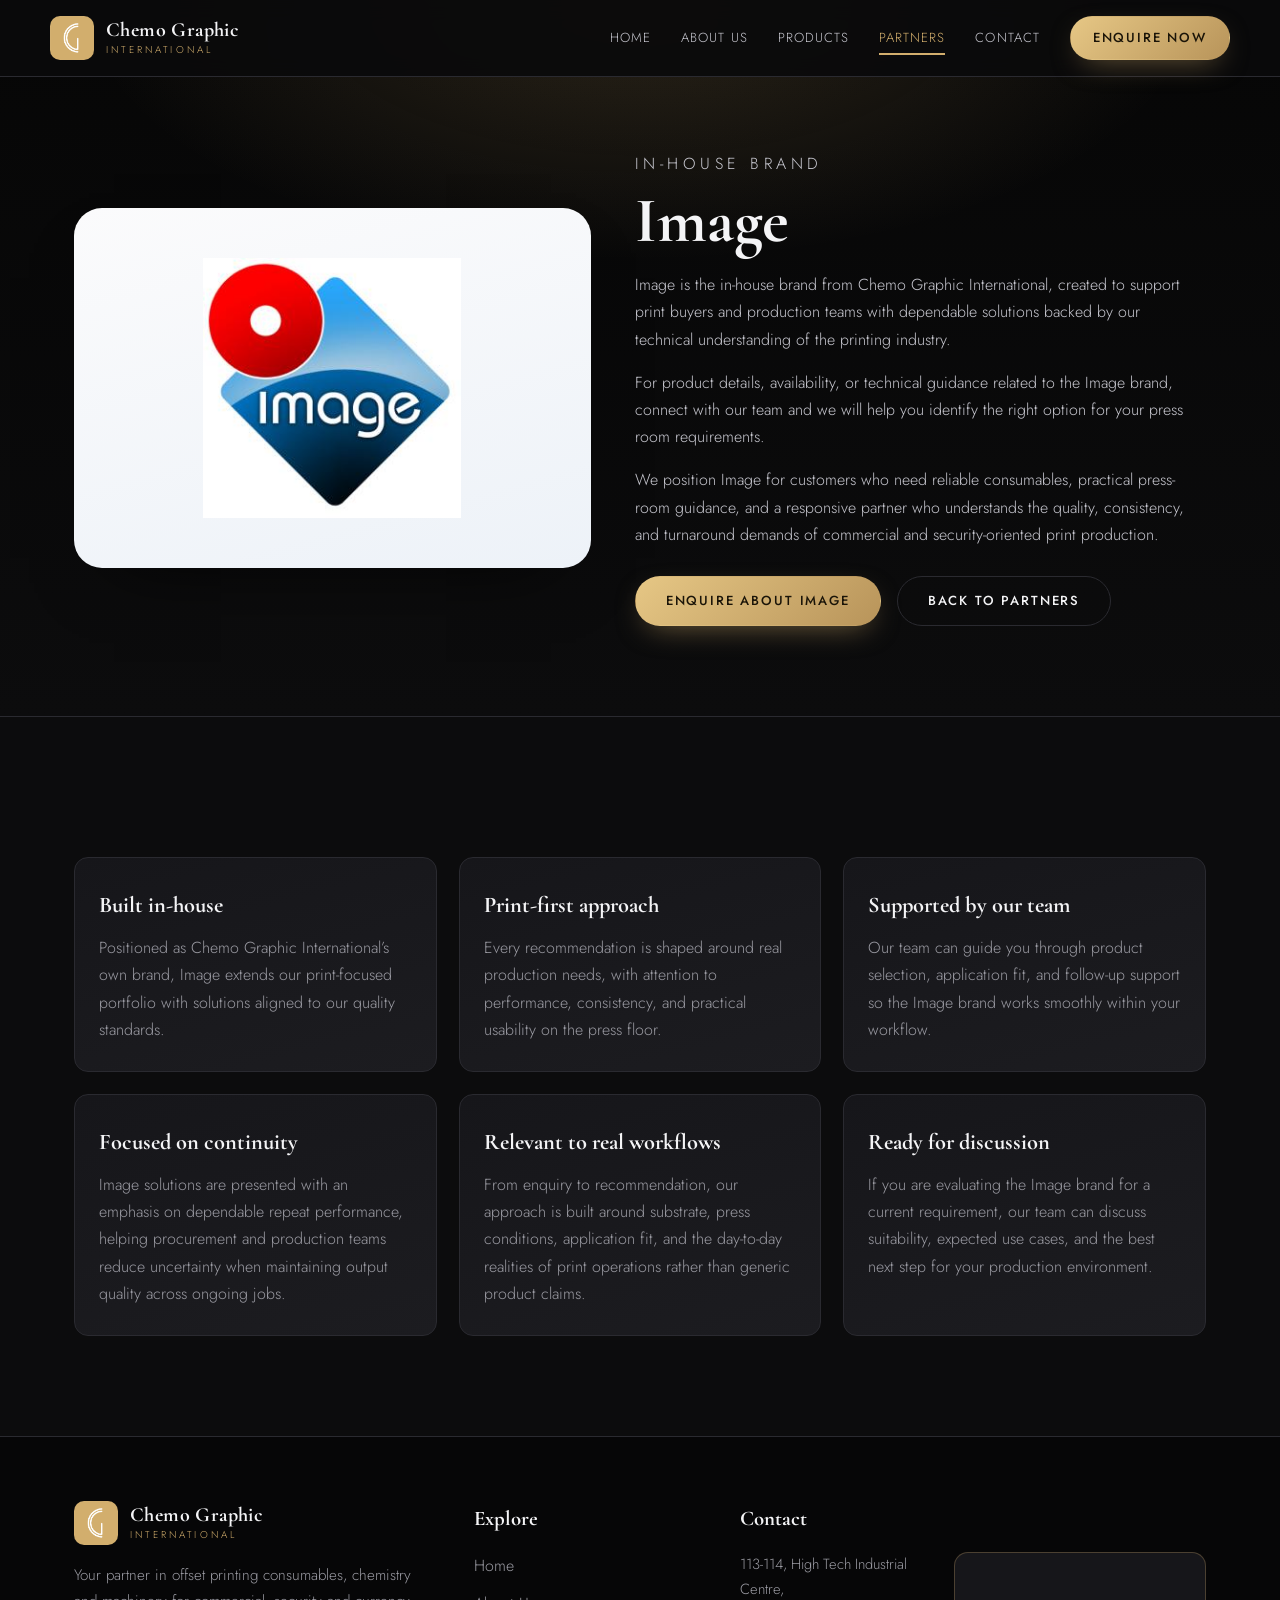
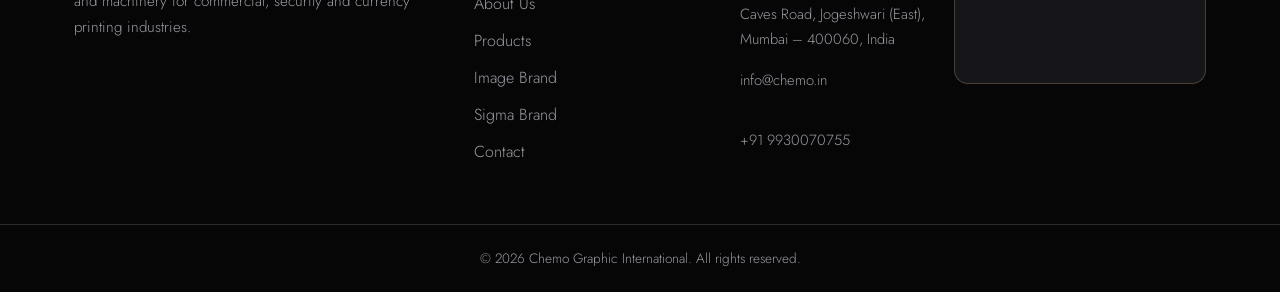
==== image-brand/index.html @ 36fa3f9c "Add Sigma brand and Cloudflare route pages" ====
<!DOCTYPE html>
<html lang="en">
<head>
    <meta charset="utf-8" />
    <meta name="viewport" content="width=device-width, initial-scale=1" />
    <title>Image | In-House Brand | Chemo Graphic International</title>
    <meta name="description" content="Discover Image, the in-house brand from Chemo Graphic International for print-focused products and solutions." />
    <link rel="canonical" href="https://chemo-graphic-intn.netlify.app/image-brand" />
    <link rel="icon" type="image/png" href="/assets/img/Chemo.png" />
    <link rel="preconnect" href="https://fonts.googleapis.com" />
    <link rel="preconnect" href="https://fonts.gstatic.com" crossorigin />
    <link href="https://fonts.googleapis.com/css2?family=Cormorant+Garamond:wght@500;600;700&family=Jost:wght@300;400;500;600&display=swap" rel="stylesheet" />
    <link rel="stylesheet" href="https://cdnjs.cloudflare.com/ajax/libs/font-awesome/6.5.1/css/all.min.css" />
    <link rel="stylesheet" href="/assets/css/style.css" />
</head>
<body>

    <header class="site-header scrolled" id="siteHeader" data-header-mode="solid">
        <div class="container header-inner">
            <a href="/" class="brand">
                <img src="/assets/img/Chemo.png" alt="Chemo Graphic International logo" class="brand-logo" />
                <span class="brand-text">
                    <span class="brand-name">Chemo Graphic</span>
                    <span class="brand-sub">International</span>
                </span>
            </a>
            <nav class="main-nav" id="mainNav">
                <a href="/#home" class="nav-link">Home</a>
                <a href="/#about" class="nav-link">About Us</a>
                <a href="/products" class="nav-link">Products</a>
                <a href="/#partners" class="nav-link active">Partners</a>
                <a href="/#contact" class="nav-link">Contact</a>
                <a href="/#contact" class="btn btn-gold nav-cta">Enquire Now</a>
            </nav>
            <button class="nav-toggle" id="navToggle" aria-label="Toggle navigation">
                <span></span><span></span><span></span>
            </button>
        </div>
    </header>

    <section class="brand-hero">
        <div class="container brand-spotlight">
            <div class="brand-art reveal">
                <img src="/assets/img/Image Logo jpg file.jpg" alt="Image in-house brand logo" class="partner-logo-image-brand-page" />
            </div>
            <div class="brand-copy reveal">
                <p class="section-eyebrow">In-house brand</p>
                <h1>Image</h1>
                <p>Image is the in-house brand from Chemo Graphic International, created to support print buyers and production teams with dependable solutions backed by our technical understanding of the printing industry.</p>
                <p>For product details, availability, or technical guidance related to the Image brand, connect with our team and we will help you identify the right option for your press room requirements.</p>
                <p>We position Image for customers who need reliable consumables, practical press-room guidance, and a responsive partner who understands the quality, consistency, and turnaround demands of commercial and security-oriented print production.</p>
                <div class="brand-actions">
                    <a href="/#contact" class="btn btn-gold">Enquire About Image</a>
                    <a href="/#partners" class="btn btn-ghost">Back to Partners</a>
                </div>
            </div>
        </div>
    </section>

    <section class="section">
        <div class="container">
            <div class="brand-info-grid">
                <article class="brand-info-card reveal">
                    <h3>Built in-house</h3>
                    <p>Positioned as Chemo Graphic International&rsquo;s own brand, Image extends our print-focused portfolio with solutions aligned to our quality standards.</p>
                </article>
                <article class="brand-info-card reveal">
                    <h3>Print-first approach</h3>
                    <p>Every recommendation is shaped around real production needs, with attention to performance, consistency, and practical usability on the press floor.</p>
                </article>
                <article class="brand-info-card reveal">
                    <h3>Supported by our team</h3>
                    <p>Our team can guide you through product selection, application fit, and follow-up support so the Image brand works smoothly within your workflow.</p>
                </article>
                <article class="brand-info-card reveal">
                    <h3>Focused on continuity</h3>
                    <p>Image solutions are presented with an emphasis on dependable repeat performance, helping procurement and production teams reduce uncertainty when maintaining output quality across ongoing jobs.</p>
                </article>
                <article class="brand-info-card reveal">
                    <h3>Relevant to real workflows</h3>
                    <p>From enquiry to recommendation, our approach is built around substrate, press conditions, application fit, and the day-to-day realities of print operations rather than generic product claims.</p>
                </article>
                <article class="brand-info-card reveal">
                    <h3>Ready for discussion</h3>
                    <p>If you are evaluating the Image brand for a current requirement, our team can discuss suitability, expected use cases, and the best next step for your production environment.</p>
                </article>
            </div>
        </div>
    </section>

    <footer class="site-footer">
        <div class="container footer-grid">
            <div class="footer-brand">
                <a href="/" class="brand">
                    <img src="/assets/img/Chemo.png" alt="Chemo Graphic International logo" class="brand-logo" />
                    <span class="brand-text">
                        <span class="brand-name">Chemo Graphic</span>
                        <span class="brand-sub">International</span>
                    </span>
                </a>
                <p>Your partner in offset printing consumables, chemistry and machinery for commercial, security and currency printing industries.</p>
            </div>
            <div class="footer-col">
                <h4>Explore</h4>
                <a href="/#home">Home</a>
                <a href="/#about">About Us</a>
                <a href="/products">Products</a>
                <a href="/image-brand">Image Brand</a>
                <a href="/sigma-brand">Sigma Brand</a>
                <a href="/#contact">Contact</a>
            </div>
            <div class="footer-col">
                <h4>Contact</h4>
                <div class="footer-contact-split">
                    <div>
                        <p>113-114, High Tech Industrial Centre,<br />Caves Road, Jogeshwari (East),<br />Mumbai &ndash; 400060, India</p>
                        <p><a href="mailto:info@chemo.in">info@chemo.in</a><br />+91 9930070755</p>
                    </div>
                    <div class="footer-map">
                        <iframe
                            title="Chemo Graphic International location"
                            src="https://www.google.com/maps?q=Chemo%20Graphic%20International%20Jogeshwari%20East%20Mumbai&output=embed"
                            loading="lazy"
                            referrerpolicy="no-referrer-when-downgrade">
                        </iframe>
                    </div>
                </div>
            </div>
        </div>
        <div class="footer-bottom">
            <div class="container">
                <p>&copy; <span id="year"></span> Chemo Graphic International. All rights reserved.</p>
            </div>
        </div>
    </footer>

    <a href="#" class="back-to-top" id="backToTop" aria-label="Back to top"><i class="fa-solid fa-angle-up"></i></a>

    <script src="/assets/js/main.js"></script>
</body>
</html>
---- assets/css/style.css ----
/* ============================================================
   Chemo Graphic International — Theme
   Palette: black / dark grey + gold (#D2AE6D)
   ============================================================ */

:root {
    --black: #0a0a0a;
    --bg: #0c0c0d;
    --bg-alt: #121214;
    --surface: #16161a;
    --surface-2: #1c1c20;
    --border: #2a2a30;
    --grey: #9a9aa2;
    --grey-light: #c7c7cf;
    --white: #f4f4f6;
    --gold: #d2ae6d;
    --gold-bright: #e6c785;
    --gold-deep: #b8945a;
    --gold-soft: rgba(210, 174, 109, 0.12);
    --radius: 14px;
    --radius-sm: 8px;
    --maxw: 1180px;
    --ease: cubic-bezier(0.22, 1, 0.36, 1);
    --font-head: 'Cormorant Garamond', Georgia, serif;
    --font-body: 'Jost', 'Segoe UI', system-ui, sans-serif;
}

* { box-sizing: border-box; margin: 0; padding: 0; }

html { scroll-behavior: smooth; scroll-padding-top: 84px; }

body {
    font-family: var(--font-body);
    background: var(--bg);
    color: var(--grey-light);
    line-height: 1.7;
    font-weight: 300;
    -webkit-font-smoothing: antialiased;
    overflow-x: hidden;
}

img { max-width: 100%; display: block; }
a { color: inherit; text-decoration: none; }

.container { width: 100%; max-width: var(--maxw); margin: 0 auto; padding: 0 24px; }

.text-gold { color: var(--gold); }
.center { text-align: center; }

/* ---------- Buttons ---------- */
.btn {
    display: inline-flex;
    align-items: center;
    justify-content: center;
    gap: 8px;
    padding: 13px 30px;
    border-radius: 40px;
    font-family: var(--font-body);
    font-size: 0.82rem;
    font-weight: 500;
    letter-spacing: 0.14em;
    text-transform: uppercase;
    cursor: pointer;
    border: 1px solid transparent;
    transition: transform 0.3s var(--ease), background 0.3s var(--ease), color 0.3s var(--ease), box-shadow 0.3s var(--ease);
}
.btn-gold {
    background: linear-gradient(135deg, var(--gold-bright), var(--gold-deep));
    color: #1a1408;
    box-shadow: 0 10px 30px -12px rgba(210, 174, 109, 0.6);
}
.btn-gold:hover { transform: translateY(-3px); box-shadow: 0 16px 36px -12px rgba(210, 174, 109, 0.75); }
.btn-ghost { background: transparent; color: var(--white); border-color: var(--border); }
.btn-ghost:hover { border-color: var(--gold); color: var(--gold); transform: translateY(-3px); }
.btn-block { width: 100%; }

/* ---------- Header ---------- */
.site-header {
    position: fixed;
    top: 0; left: 0; right: 0;
    z-index: 100;
    background: rgba(10, 10, 11, 0.55);
    backdrop-filter: blur(10px);
    border-bottom: 1px solid transparent;
    transition: background 0.4s var(--ease), border-color 0.4s var(--ease), padding 0.4s var(--ease);
}
.site-header.scrolled {
    background: rgba(10, 10, 11, 0.92);
    border-bottom-color: var(--border);
}
.header-inner { display: flex; align-items: center; justify-content: space-between; padding: 16px 0; }

.brand { display: flex; align-items: center; gap: 12px; }
.brand-logo { width: 44px; height: 44px; border-radius: 10px; }
.brand-text { display: flex; flex-direction: column; justify-content: center; line-height: 1.05; padding-top: 0; }
.brand-name { font-family: var(--font-head); font-size: 1.25rem; font-weight: 700; color: var(--white); letter-spacing: 0.02em; margin: 0; }
.brand-sub { font-size: 0.62rem; letter-spacing: 0.32em; text-transform: uppercase; color: var(--gold); margin-top: 4px; }

.main-nav { display: flex; align-items: center; gap: 30px; }
.nav-link {
    font-size: 0.82rem;
    letter-spacing: 0.08em;
    text-transform: uppercase;
    color: var(--grey-light);
    position: relative;
    transition: color 0.3s var(--ease);
}
.nav-link::after {
    content: '';
    position: absolute; left: 0; bottom: -6px;
    width: 0; height: 2px; background: var(--gold);
    transition: width 0.3s var(--ease);
}
.nav-link:hover, .nav-link.active { color: var(--gold); }
.nav-link:hover::after, .nav-link.active::after { width: 100%; }
.nav-cta { padding: 10px 22px; }
.nav-cta::after { display: none; }

.nav-toggle { display: none; flex-direction: column; gap: 5px; background: none; border: none; cursor: pointer; padding: 6px; }
.nav-toggle span { width: 26px; height: 2px; background: var(--white); transition: transform 0.3s var(--ease), opacity 0.3s var(--ease); }
.nav-toggle.open span:nth-child(1) { transform: translateY(7px) rotate(45deg); }
.nav-toggle.open span:nth-child(2) { opacity: 0; }
.nav-toggle.open span:nth-child(3) { transform: translateY(-7px) rotate(-45deg); }

/* ---------- Hero ---------- */
.hero {
    position: relative;
    min-height: 100vh;
    display: flex;
    align-items: center;
    background:
        radial-gradient(1200px 700px at 75% 20%, rgba(210, 174, 109, 0.16), transparent 60%),
        radial-gradient(900px 600px at 15% 90%, rgba(210, 174, 109, 0.07), transparent 55%),
        linear-gradient(180deg, #050505, #101012 70%, var(--bg));
    overflow: hidden;
}
.hero-overlay {
    position: absolute; inset: 0;
    background-image:
        linear-gradient(rgba(210, 174, 109, 0.045) 1px, transparent 1px),
        linear-gradient(90deg, rgba(210, 174, 109, 0.045) 1px, transparent 1px);
    background-size: 64px 64px;
    -webkit-mask-image: radial-gradient(circle at 70% 40%, #000 0%, transparent 75%);
    mask-image: radial-gradient(circle at 70% 40%, #000 0%, transparent 75%);
    pointer-events: none;
}
.hero-content { position: relative; z-index: 2; max-width: 760px; padding-top: 90px; padding-bottom: 60px; }
.hero-eyebrow {
    color: var(--gold);
    text-transform: uppercase;
    letter-spacing: 0.32em;
    font-size: 0.74rem;
    margin-bottom: 22px;
}
.hero-title {
    font-family: var(--font-head);
    font-weight: 700;
    color: var(--white);
    font-size: clamp(2.8rem, 7vw, 5.4rem);
    line-height: 1.02;
    letter-spacing: 0.01em;
    margin-bottom: 24px;
}
.hero-lead { font-size: 1.1rem; color: var(--grey-light); max-width: 600px; margin-bottom: 38px; }
.hero-actions { display: flex; gap: 16px; flex-wrap: wrap; }
.hero-scroll {
    position: absolute; bottom: 30px; left: 50%; transform: translateX(-50%);
    color: var(--gold); font-size: 1.4rem; z-index: 2;
    animation: bob 2s infinite var(--ease);
}
@keyframes bob { 0%,100% { transform: translate(-50%,0); } 50% { transform: translate(-50%,10px); } }

/* ---------- Sections ---------- */
.section { padding: 100px 0; }
.section-alt { background: var(--bg-alt); }
.section-eyebrow { color: var(--gold); text-transform: uppercase; letter-spacing: 0.28em; font-size: 0.74rem; margin-bottom: 14px; }
.section-title {
    font-family: var(--font-head);
    font-weight: 700;
    color: var(--white);
    font-size: clamp(2rem, 4.5vw, 3.2rem);
    line-height: 1.1;
    margin-bottom: 20px;
}
.section-desc { color: var(--grey); max-width: 640px; }
.section-head { text-align: center; margin: 0 auto 56px; max-width: 720px; }
.section-head .section-desc { margin: 0 auto; }

.grid-2 { display: grid; grid-template-columns: 1fr 1fr; gap: 60px; align-items: center; }
.about-content { max-width: 760px; }

p + p { margin-top: 16px; }
.section p strong { color: var(--white); font-weight: 500; }

.check-list { list-style: none; margin-top: 26px; display: grid; gap: 12px; }
.check-list li { display: flex; align-items: center; gap: 12px; color: var(--grey-light); }
.check-list i { color: var(--gold); font-size: 0.8rem; }

/* ---------- Stats ---------- */
.section-stats {
    padding: 70px 0;
    background:
        linear-gradient(rgba(10,10,11,0.86), rgba(10,10,11,0.92)),
        radial-gradient(700px 300px at 50% 0%, rgba(210,174,109,0.14), transparent 70%);
    border-top: 1px solid var(--border);
    border-bottom: 1px solid var(--border);
}
.stats-grid { display: grid; grid-template-columns: repeat(3, 1fr); gap: 30px; text-align: center; }
.stat-value { font-family: var(--font-head); font-size: 3.2rem; font-weight: 700; color: var(--gold); }
.stat-suffix { font-family: var(--font-head); font-size: 2.2rem; font-weight: 700; color: var(--gold); }
.stat p { color: var(--grey); font-size: 0.92rem; margin-top: 8px; }

/* ---------- Products ---------- */
.product-grid { display: grid; grid-template-columns: repeat(3, 1fr); gap: 26px; margin-bottom: 50px; }
.product-card {
    background: linear-gradient(165deg, var(--surface), var(--surface-2));
    border: 1px solid var(--border);
    border-radius: var(--radius);
    padding: 38px 30px;
    transition: transform 0.4s var(--ease), border-color 0.4s var(--ease), box-shadow 0.4s var(--ease);
}
.product-card:hover {
    transform: translateY(-8px);
    border-color: rgba(210, 174, 109, 0.5);
    box-shadow: 0 24px 50px -28px rgba(0, 0, 0, 0.9);
}
.product-icon {
    font-size: 1.7rem; color: var(--gold);
    width: 60px; height: 60px;
    display: flex; align-items: center; justify-content: center;
    background: var(--gold-soft);
    border: 1px solid rgba(210, 174, 109, 0.28);
    border-radius: 14px;
    margin-bottom: 22px;
}
.product-card h3 { font-family: var(--font-head); font-size: 1.55rem; color: var(--white); margin-bottom: 10px; }
.product-card p { color: var(--grey); font-size: 0.95rem; }

/* ---------- Partners ---------- */
.partner-grid { display: grid; grid-template-columns: repeat(4, 1fr); gap: 18px; }
.partner {
    display: flex;
    flex-direction: column;
    align-items: center;
    justify-content: center;
    min-height: 220px;
    border: 1px solid var(--border);
    border-radius: var(--radius);
    background: linear-gradient(160deg, var(--surface), var(--surface-2));
    padding: 26px 24px;
    color: var(--grey-light);
    text-align: center;
    transition: color 0.3s var(--ease), border-color 0.3s var(--ease), background 0.3s var(--ease), transform 0.3s var(--ease), box-shadow 0.3s var(--ease);
}
.partner:hover {
    color: var(--gold);
    border-color: rgba(210,174,109,0.5);
    background: linear-gradient(160deg, #1b1b20, #222127);
    transform: translateY(-4px);
    box-shadow: 0 18px 36px -24px rgba(0, 0, 0, 0.85);
}
.partner-logo-wrap {
    width: 100%;
    min-height: 132px;
    display: flex;
    align-items: center;
    justify-content: center;
    margin-bottom: 18px;
    padding: 16px 18px;
}
.partner-logo-wrap-light {
    background: #ffffff;
    border: 1px solid rgba(10, 10, 11, 0.08);
    border-radius: 18px;
    box-shadow: inset 0 1px 0 rgba(255, 255, 255, 0.75);
}
.partner-logo {
    width: auto;
    max-width: 100%;
    height: 96px;
    max-height: 96px;
    object-fit: contain;
    object-position: center;
}
.partner-logo-thompsonboyd {
    max-width: 190px;
}
.partner-logo-image-brand {
    max-width: 190px;
    height: 96px;
    max-height: 96px;
}
.partner-logo-image-brand-page {
    width: min(100%, 320px);
    max-height: 300px;
}
.partner-name {
    font-family: var(--font-head);
    font-size: 1.45rem;
    font-weight: 700;
    color: var(--white);
    line-height: 1.1;
}
.partner-inhouse { border-color: rgba(210, 174, 109, 0.32); }

/* ---------- Brand page ---------- */
.brand-hero {
    padding: 150px 0 90px;
    background:
        radial-gradient(900px 420px at 50% 0%, rgba(210,174,109,0.18), transparent 62%),
        linear-gradient(180deg, #060606, var(--bg));
    border-bottom: 1px solid var(--border);
}
.brand-spotlight {
    display: grid;
    grid-template-columns: 0.95fr 1.05fr;
    gap: 44px;
    align-items: center;
}
.brand-art {
    background: linear-gradient(165deg, #fbfbfc, #edf2f8);
    border-radius: 28px;
    padding: 40px;
    min-height: 360px;
    display: flex;
    align-items: center;
    justify-content: center;
    box-shadow: 0 30px 70px -40px rgba(0, 0, 0, 0.8);
}
.brand-art img {
    width: min(100%, 380px);
    max-height: 260px;
    object-fit: contain;
}
.brand-copy .section-eyebrow { margin-bottom: 12px; }
.brand-copy h1 {
    font-family: var(--font-head);
    color: var(--white);
    font-size: clamp(2.6rem, 5vw, 4.4rem);
    line-height: 1;
    margin-bottom: 18px;
}
.brand-copy p {
    color: var(--grey-light);
    font-size: 1rem;
    max-width: 560px;
}
.brand-actions {
    display: flex;
    gap: 16px;
    flex-wrap: wrap;
    margin-top: 28px;
}
.brand-info-grid {
    display: grid;
    grid-template-columns: repeat(3, 1fr);
    gap: 22px;
    margin-top: 40px;
}
.brand-info-card {
    background: linear-gradient(165deg, var(--surface), var(--surface-2));
    border: 1px solid var(--border);
    border-radius: var(--radius);
    padding: 28px 24px;
}
.brand-info-card h3 {
    font-family: var(--font-head);
    color: var(--white);
    font-size: 1.4rem;
    margin-bottom: 10px;
}
.brand-info-card p { color: var(--grey); }

/* ---------- Contact ---------- */
.contact-grid { align-items: start; }
.contact-list { list-style: none; margin: 28px 0; display: grid; gap: 18px; }
.contact-list li { display: flex; gap: 16px; align-items: flex-start; color: var(--grey-light); }
.contact-list i {
    color: var(--gold); font-size: 0.95rem; margin-top: 4px;
    width: 38px; height: 38px; flex: 0 0 38px;
    display: flex; align-items: center; justify-content: center;
    border: 1px solid rgba(210,174,109,0.28);
    border-radius: 10px; background: var(--gold-soft);
}
.social-row { display: flex; gap: 12px; margin-top: 26px; }
.social-row a {
    width: 42px; height: 42px; border-radius: 50%;
    display: flex; align-items: center; justify-content: center;
    border: 1px solid var(--border); color: var(--grey-light);
    transition: all 0.3s var(--ease);
}
.social-row a:hover { background: var(--gold); color: #1a1408; border-color: var(--gold); transform: translateY(-3px); }

.contact-form {
    background: linear-gradient(165deg, var(--surface), var(--surface-2));
    border: 1px solid var(--border);
    border-radius: var(--radius);
    padding: 38px 34px;
}
.form-row { display: grid; grid-template-columns: 1fr 1fr; gap: 18px; }
.field { margin-bottom: 18px; display: flex; flex-direction: column; }
.field label { font-size: 0.74rem; text-transform: uppercase; letter-spacing: 0.14em; color: var(--grey); margin-bottom: 8px; }
.field input, .field textarea {
    background: var(--black);
    border: 1px solid var(--border);
    border-radius: var(--radius-sm);
    padding: 13px 16px;
    color: var(--white);
    font-family: var(--font-body);
    font-size: 0.95rem;
    transition: border-color 0.3s var(--ease), box-shadow 0.3s var(--ease);
}
.field input::placeholder, .field textarea::placeholder { color: #5c5c66; }
.field input:focus, .field textarea:focus {
    outline: none; border-color: var(--gold);
    box-shadow: 0 0 0 3px rgba(210, 174, 109, 0.15);
}
.field textarea { resize: vertical; }
.form-note { margin-top: 16px; color: var(--gold); font-size: 0.92rem; }

/* ---------- Footer ---------- */
.site-footer { background: #060607; border-top: 1px solid var(--border); padding-top: 64px; }
.footer-grid { display: grid; grid-template-columns: 1.35fr 0.85fr 1.75fr; gap: 40px; padding-bottom: 48px; }
.footer-brand .brand { margin-bottom: 18px; }
.footer-brand p { color: var(--grey); font-size: 0.95rem; max-width: 360px; }
.footer-col h4 { font-family: var(--font-head); color: var(--white); font-size: 1.3rem; margin-bottom: 16px; }
.footer-col a { display: block; color: var(--grey); margin-bottom: 10px; transition: color 0.3s var(--ease); }
.footer-col a:hover { color: var(--gold); }
.footer-col p { color: var(--grey); font-size: 0.92rem; margin-bottom: 12px; }
.footer-col p a:hover { color: var(--gold); }
.footer-contact-split {
    display: grid;
    grid-template-columns: minmax(170px, 0.78fr) minmax(190px, 1fr);
    gap: 18px;
    align-items: start;
}
.footer-map {
    width: 100%;
    height: 132px;
    overflow: hidden;
    border: 1px solid rgba(210, 174, 109, 0.28);
    border-radius: 14px;
    background: var(--surface);
    margin: 0;
}
.footer-map iframe {
    display: block;
    width: 100%;
    height: 100%;
    border: 0;
}
.footer-bottom { border-top: 1px solid var(--border); padding: 22px 0; }
.footer-bottom p { color: var(--grey); font-size: 0.85rem; text-align: center; }

/* ---------- Back to top ---------- */
.back-to-top {
    position: fixed; bottom: 28px; right: 28px;
    width: 46px; height: 46px; border-radius: 50%;
    display: flex; align-items: center; justify-content: center;
    background: var(--gold); color: #1a1408;
    opacity: 0; visibility: hidden; transform: translateY(14px);
    transition: all 0.3s var(--ease); z-index: 90;
    box-shadow: 0 10px 24px -10px rgba(210,174,109,0.7);
}
.back-to-top.show { opacity: 1; visibility: visible; transform: translateY(0); }
.back-to-top:hover { background: var(--gold-bright); transform: translateY(-3px); }

/* ---------- Reveal animation ---------- */
.reveal { opacity: 0; transform: translateY(28px); transition: opacity 0.7s var(--ease), transform 0.7s var(--ease); }
.reveal.visible { opacity: 1; transform: none; }

/* ---------- Page hero (sub pages) ---------- */
.page-hero {
    padding: 150px 0 70px;
    text-align: center;
    background:
        radial-gradient(800px 400px at 50% 0%, rgba(210,174,109,0.16), transparent 65%),
        linear-gradient(180deg, #060606, var(--bg));
    border-bottom: 1px solid var(--border);
}
.page-hero h1 { font-family: var(--font-head); font-weight: 700; color: var(--white); font-size: clamp(2.4rem, 5vw, 3.6rem); margin-bottom: 14px; }
.breadcrumb { color: var(--grey); font-size: 0.85rem; letter-spacing: 0.06em; }
.breadcrumb a:hover { color: var(--gold); }
.breadcrumb span { color: var(--gold); }

/* ---------- Product detail list (products page) ---------- */
.cat-block { margin-bottom: 56px; }
.cat-block:last-child { margin-bottom: 0; }
.cat-head { display: flex; align-items: center; gap: 16px; margin-bottom: 26px; padding-bottom: 16px; border-bottom: 1px solid var(--border); }
.cat-head i {
    color: var(--gold); font-size: 1.3rem;
    width: 54px; height: 54px; flex: 0 0 54px;
    display: flex; align-items: center; justify-content: center;
    background: var(--gold-soft); border: 1px solid rgba(210,174,109,0.28); border-radius: 12px;
}
.cat-head h2 { font-family: var(--font-head); color: var(--white); font-size: 1.9rem; }
.cat-items { display: grid; grid-template-columns: repeat(3, 1fr); gap: 14px; }
.cat-item {
    display: flex; align-items: center; gap: 12px;
    background: var(--surface); border: 1px solid var(--border);
    border-radius: var(--radius-sm); padding: 16px 18px;
    color: var(--grey-light); font-size: 0.95rem;
    transition: border-color 0.3s var(--ease), transform 0.3s var(--ease);
}
.cat-item:hover { border-color: rgba(210,174,109,0.5); transform: translateX(4px); }
.cat-item i { color: var(--gold); font-size: 0.7rem; }

.cta-banner {
    margin-top: 80px;
    text-align: center;
    background: linear-gradient(135deg, var(--surface), var(--surface-2));
    border: 1px solid var(--border);
    border-radius: var(--radius);
    padding: 56px 30px;
}
.cta-banner h2 { font-family: var(--font-head); color: var(--white); font-size: clamp(1.8rem, 4vw, 2.6rem); margin-bottom: 14px; }
.cta-banner p { color: var(--grey); max-width: 560px; margin: 0 auto 28px; }

/* ---------- Responsive ---------- */
@media (max-width: 980px) {
    .main-nav {
        position: fixed; top: 0; right: -100%;
        height: 100vh; width: min(320px, 82vw);
        flex-direction: column;
        align-items: flex-start;
        justify-content: center;
        gap: 28px;
        padding: 40px 40px;
        background: #0b0b0d;
        border-left: 1px solid var(--border);
        transition: right 0.4s var(--ease);
        z-index: 105;
    }
    .main-nav.open { right: 0; }
    .nav-toggle { display: flex; z-index: 110; }
    .nav-link { font-size: 1rem; }
    .stats-grid { grid-template-columns: repeat(2, 1fr); gap: 40px 20px; }
    .product-grid { grid-template-columns: repeat(2, 1fr); }
    .partner-grid { grid-template-columns: repeat(3, 1fr); }
    .brand-spotlight { grid-template-columns: 1fr; }
    .brand-info-grid { grid-template-columns: 1fr; }
    .cat-items { grid-template-columns: repeat(2, 1fr); }
    .footer-grid { grid-template-columns: 1fr 1fr; }
}
@media (max-width: 680px) {
    .section { padding: 72px 0; }
    .grid-2 { grid-template-columns: 1fr; gap: 36px; }
    .product-grid { grid-template-columns: 1fr; }
    .stats-grid { grid-template-columns: 1fr; }
    .partner-grid { grid-template-columns: 1fr; }
    .partner { min-height: 200px; }
    .partner-logo { height: 96px; max-width: 200px; }
    .partner-logo-image-brand { height: 96px; max-height: 96px; }
    .brand-art { min-height: 280px; padding: 28px; }
    .form-row { grid-template-columns: 1fr; }
    .cat-items { grid-template-columns: 1fr; }
    .footer-grid { grid-template-columns: 1fr; gap: 32px; }
    .footer-contact-split { grid-template-columns: 1fr; }
    .footer-map { max-width: 340px; }
    .hero-actions { flex-direction: column; align-items: stretch; }
    .hero-actions .btn { width: 100%; }
}
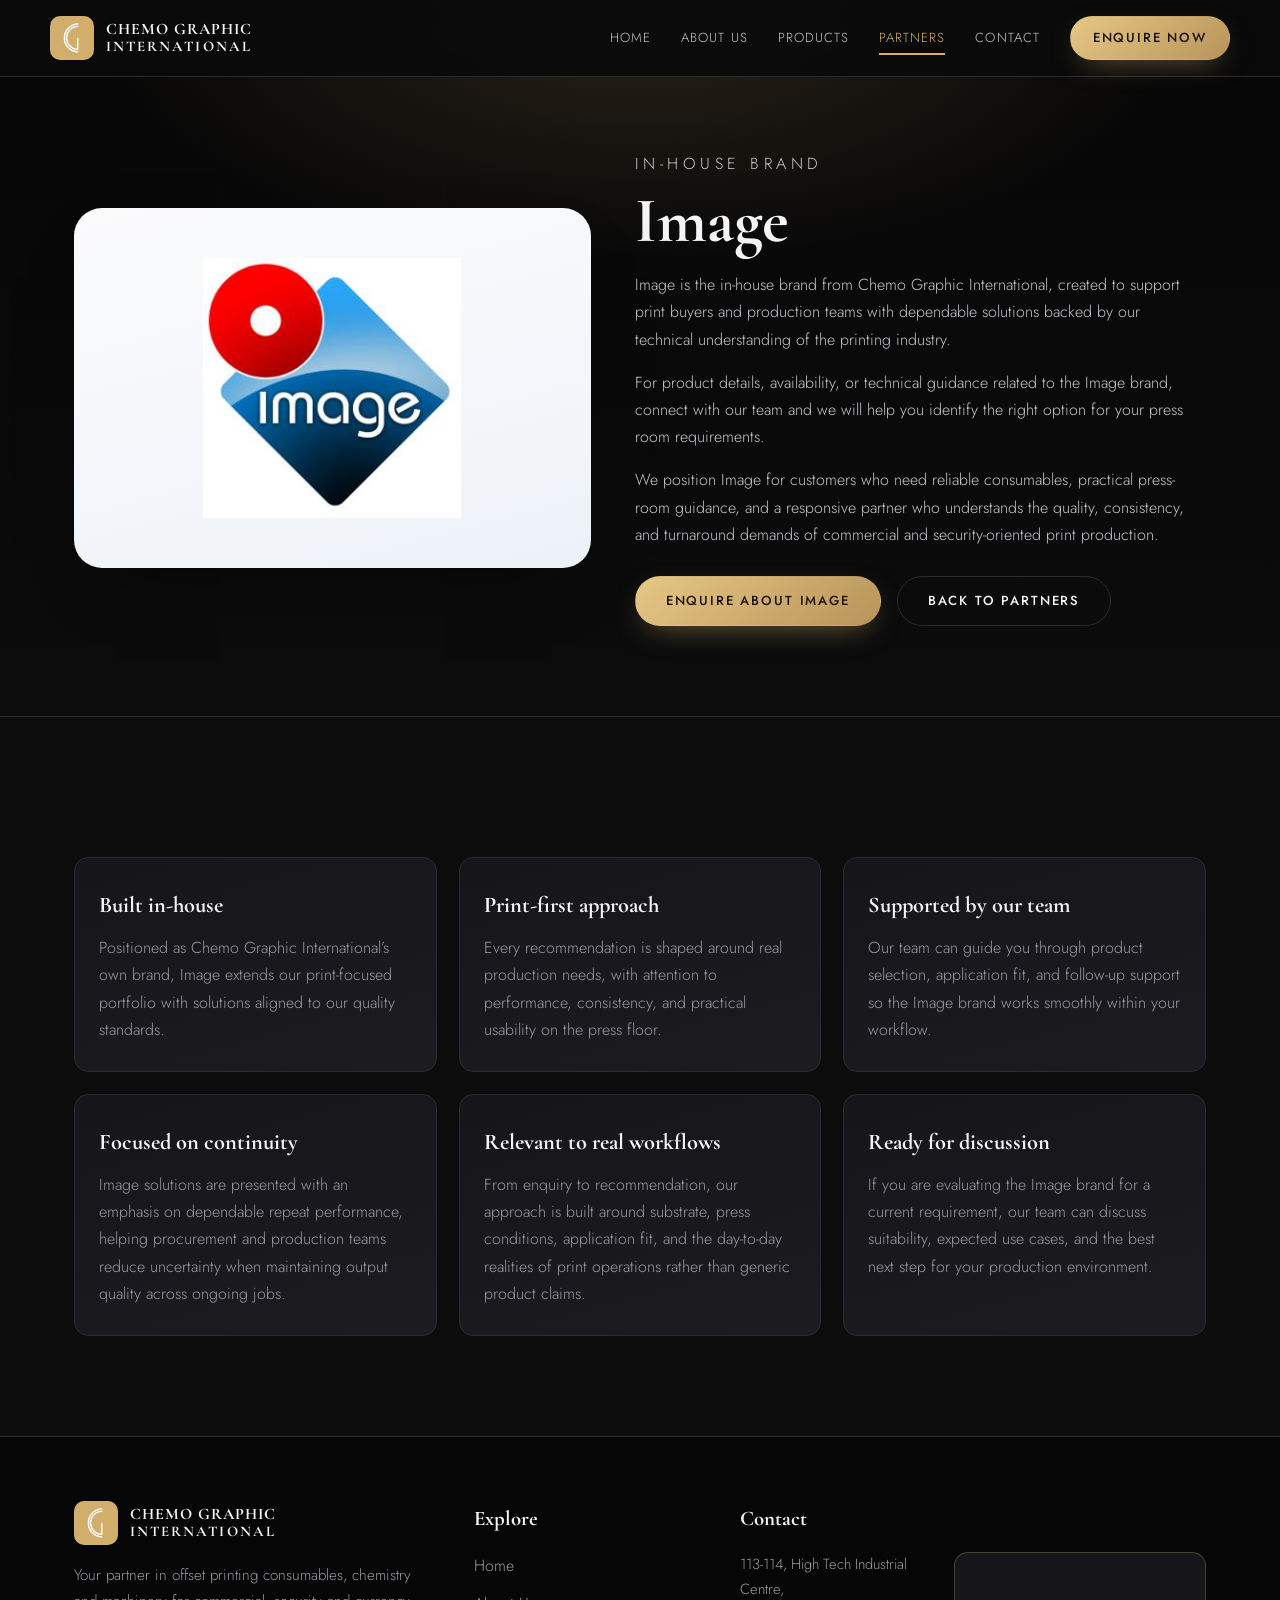
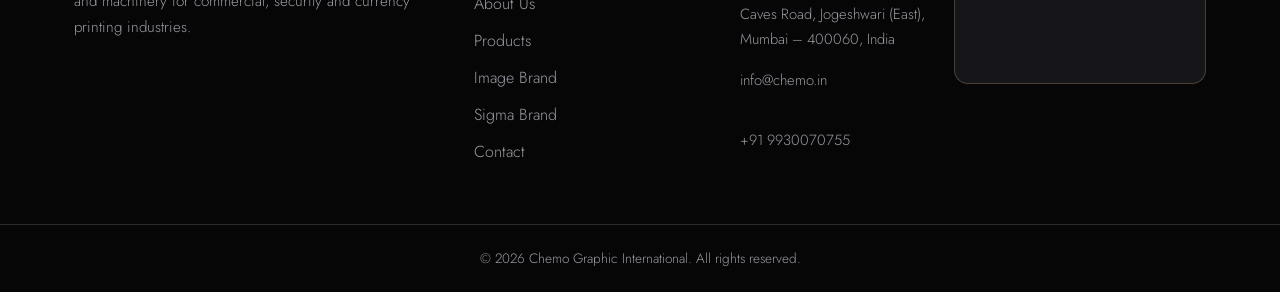
==== commit 4471d60c: "3" ====
--- a/image-brand/index.html
+++ b/image-brand/index.html
@@ -20,8 +20,8 @@
             <a href="/" class="brand">
                 <img src="/assets/img/Chemo.png" alt="Chemo Graphic International logo" class="brand-logo" />
                 <span class="brand-text">
-                    <span class="brand-name">Chemo Graphic</span>
-                    <span class="brand-sub">International</span>
+                    <span class="brand-name">CHEMO GRAPHIC</span>
+                    <span class="brand-sub">INTERNATIONAL</span>
                 </span>
             </a>
             <nav class="main-nav" id="mainNav">
@@ -94,8 +94,8 @@
                 <a href="/" class="brand">
                     <img src="/assets/img/Chemo.png" alt="Chemo Graphic International logo" class="brand-logo" />
                     <span class="brand-text">
-                        <span class="brand-name">Chemo Graphic</span>
-                        <span class="brand-sub">International</span>
+                        <span class="brand-name">CHEMO GRAPHIC</span>
+                        <span class="brand-sub">INTERNATIONAL</span>
                     </span>
                 </a>
                 <p>Your partner in offset printing consumables, chemistry and machinery for commercial, security and currency printing industries.</p>
--- a/assets/css/style.css
+++ b/assets/css/style.css
@@ -92,9 +92,34 @@
 
 .brand { display: flex; align-items: center; gap: 12px; }
 .brand-logo { width: 44px; height: 44px; border-radius: 10px; }
-.brand-text { display: flex; flex-direction: column; justify-content: center; line-height: 1.05; padding-top: 0; }
-.brand-name { font-family: var(--font-head); font-size: 1.25rem; font-weight: 700; color: var(--white); letter-spacing: 0.02em; margin: 0; }
-.brand-sub { font-size: 0.62rem; letter-spacing: 0.32em; text-transform: uppercase; color: var(--gold); margin-top: 4px; }
+.brand-text {
+    display: flex;
+    flex-direction: column;
+    justify-content: flex-start;
+    align-items: flex-start;
+    line-height: 1;
+    min-width: 0;
+    transform: translateY(-1px);
+}
+.brand-name {
+    font-family: var(--font-head);
+    font-size: 1.0rem;
+    font-weight: 700;
+    color: var(--white);
+    letter-spacing: 0.06em;
+    margin: 0;
+    text-transform: uppercase;
+}
+.brand-sub {
+    display: block;
+    font-family: var(--font-head);
+    font-size: 0.92rem;
+    font-weight: 700;
+    letter-spacing: 0.14em;
+    text-transform: uppercase;
+    color: var(--white);
+    margin-top: 2px;
+}
 
 .main-nav { display: flex; align-items: center; gap: 30px; }
 .nav-link {
@@ -237,7 +262,30 @@
 .product-card p { color: var(--grey); font-size: 0.95rem; }
 
 /* ---------- Partners ---------- */
+.partner-categories {
+    display: grid;
+    gap: 28px;
+}
+.partner-category {
+    background: linear-gradient(165deg, rgba(22, 22, 26, 0.92), rgba(28, 28, 32, 0.9));
+    border: 1px solid var(--border);
+    border-radius: calc(var(--radius) + 4px);
+    padding: 28px;
+}
+.partner-category-head {
+    margin-bottom: 22px;
+}
+.partner-category-label {
+    color: var(--gold);
+    text-transform: uppercase;
+    letter-spacing: 0.22em;
+    font-size: 0.8rem;
+    margin: 0;
+}
 .partner-grid { display: grid; grid-template-columns: repeat(4, 1fr); gap: 18px; }
+.partner-grid-single {
+    grid-template-columns: minmax(220px, 320px);
+}
 .partner {
     display: flex;
     flex-direction: column;
@@ -537,17 +585,21 @@
     .stats-grid { grid-template-columns: repeat(2, 1fr); gap: 40px 20px; }
     .product-grid { grid-template-columns: repeat(2, 1fr); }
     .partner-grid { grid-template-columns: repeat(3, 1fr); }
+    .partner-grid-single { grid-template-columns: repeat(1, minmax(220px, 320px)); }
     .brand-spotlight { grid-template-columns: 1fr; }
     .brand-info-grid { grid-template-columns: 1fr; }
     .cat-items { grid-template-columns: repeat(2, 1fr); }
     .footer-grid { grid-template-columns: 1fr 1fr; }
 }
 @media (max-width: 680px) {
+    .brand-name { font-size: 1rem; letter-spacing: 0.04em; }
+    .brand-sub { font-size: 0.72rem; letter-spacing: 0.1em; }
     .section { padding: 72px 0; }
     .grid-2 { grid-template-columns: 1fr; gap: 36px; }
     .product-grid { grid-template-columns: 1fr; }
     .stats-grid { grid-template-columns: 1fr; }
     .partner-grid { grid-template-columns: 1fr; }
+    .partner-category { padding: 22px; }
     .partner { min-height: 200px; }
     .partner-logo { height: 96px; max-width: 200px; }
     .partner-logo-image-brand { height: 96px; max-height: 96px; }
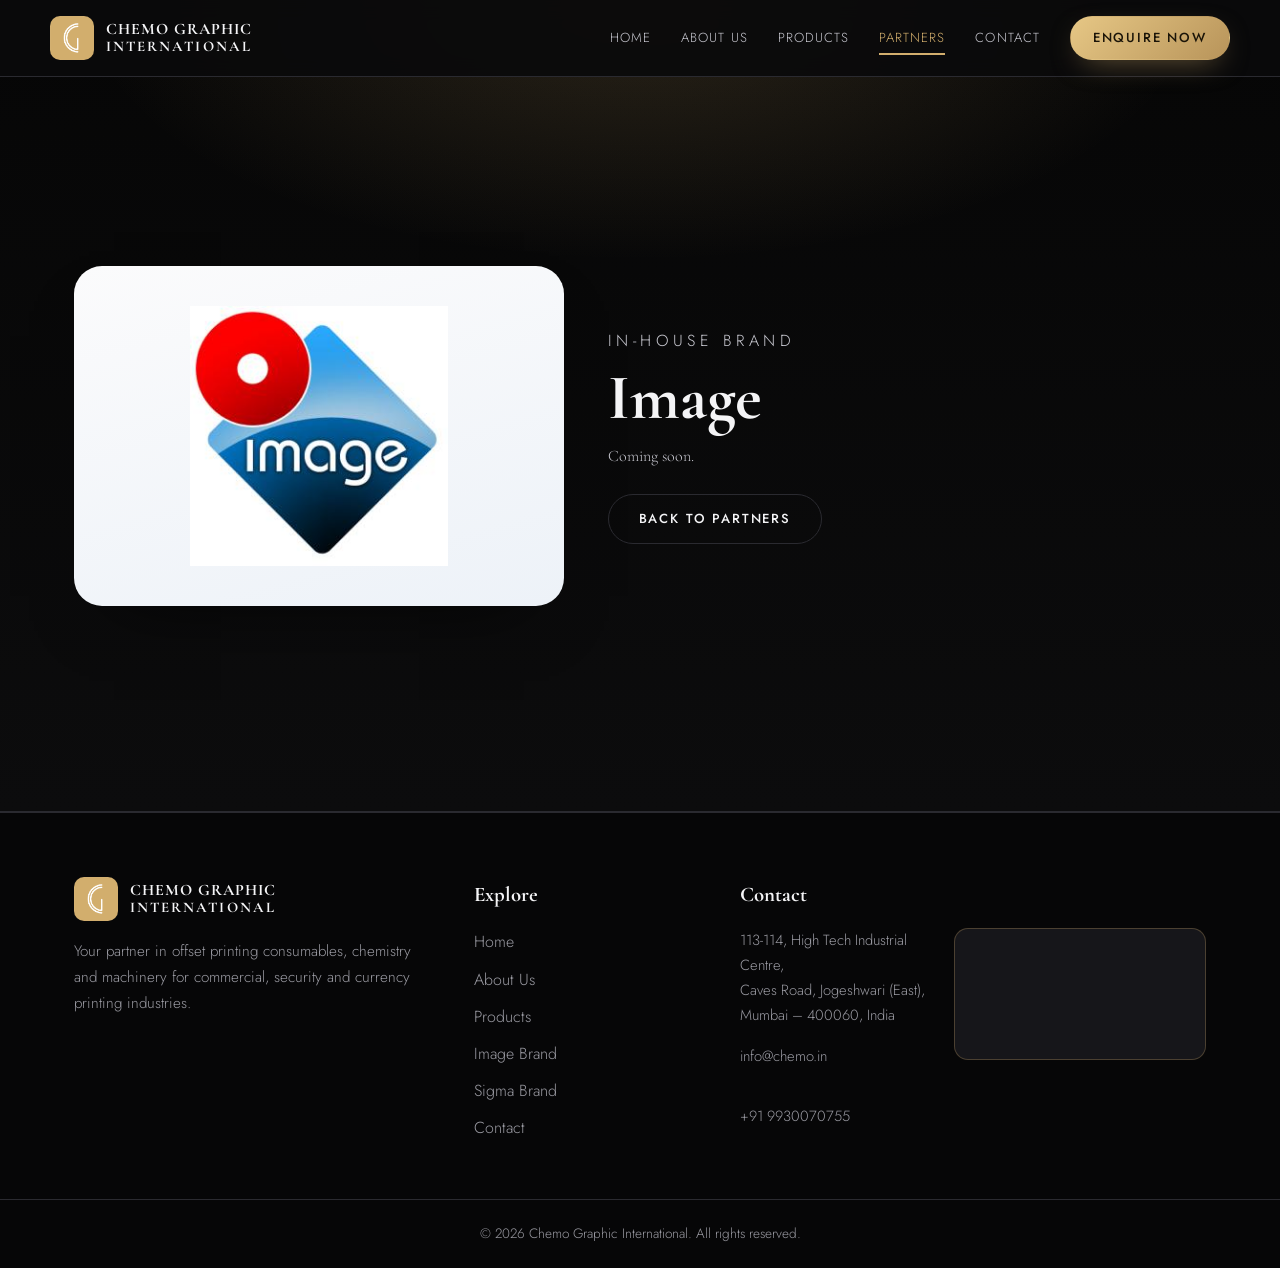
==== commit e004c48e: "3" ====
--- a/image-brand/index.html
+++ b/image-brand/index.html
@@ -3,8 +3,8 @@
 <head>
     <meta charset="utf-8" />
     <meta name="viewport" content="width=device-width, initial-scale=1" />
-    <title>Image | In-House Brand | Chemo Graphic International</title>
-    <meta name="description" content="Discover Image, the in-house brand from Chemo Graphic International for print-focused products and solutions." />
+    <title>Image | Coming Soon | Chemo Graphic International</title>
+    <meta name="description" content="Image by Chemo Graphic International is coming soon." />
     <link rel="canonical" href="https://chemo-graphic-intn.netlify.app/image-brand" />
     <link rel="icon" type="image/png" href="/assets/img/Chemo.png" />
     <link rel="preconnect" href="https://fonts.googleapis.com" />
@@ -38,52 +38,20 @@
         </div>
     </header>
 
-    <section class="brand-hero">
-        <div class="container brand-spotlight">
-            <div class="brand-art reveal">
-                <img src="/assets/img/Image Logo jpg file.jpg" alt="Image in-house brand logo" class="partner-logo-image-brand-page" />
-            </div>
-            <div class="brand-copy reveal">
-                <p class="section-eyebrow">In-house brand</p>
-                <h1>Image</h1>
-                <p>Image is the in-house brand from Chemo Graphic International, created to support print buyers and production teams with dependable solutions backed by our technical understanding of the printing industry.</p>
-                <p>For product details, availability, or technical guidance related to the Image brand, connect with our team and we will help you identify the right option for your press room requirements.</p>
-                <p>We position Image for customers who need reliable consumables, practical press-room guidance, and a responsive partner who understands the quality, consistency, and turnaround demands of commercial and security-oriented print production.</p>
-                <div class="brand-actions">
-                    <a href="/#contact" class="btn btn-gold">Enquire About Image</a>
-                    <a href="/#partners" class="btn btn-ghost">Back to Partners</a>
+    <section class="brand-hero brand-coming-soon">
+        <div class="container">
+            <div class="brand-coming-card reveal">
+                <div class="brand-art brand-coming-art">
+                    <img src="/assets/img/Image Logo jpg file.jpg" alt="Image brand logo" class="partner-logo-image-brand-page" />
                 </div>
-            </div>
-        </div>
-    </section>
-
-    <section class="section">
-        <div class="container">
-            <div class="brand-info-grid">
-                <article class="brand-info-card reveal">
-                    <h3>Built in-house</h3>
-                    <p>Positioned as Chemo Graphic International&rsquo;s own brand, Image extends our print-focused portfolio with solutions aligned to our quality standards.</p>
-                </article>
-                <article class="brand-info-card reveal">
-                    <h3>Print-first approach</h3>
-                    <p>Every recommendation is shaped around real production needs, with attention to performance, consistency, and practical usability on the press floor.</p>
-                </article>
-                <article class="brand-info-card reveal">
-                    <h3>Supported by our team</h3>
-                    <p>Our team can guide you through product selection, application fit, and follow-up support so the Image brand works smoothly within your workflow.</p>
-                </article>
-                <article class="brand-info-card reveal">
-                    <h3>Focused on continuity</h3>
-                    <p>Image solutions are presented with an emphasis on dependable repeat performance, helping procurement and production teams reduce uncertainty when maintaining output quality across ongoing jobs.</p>
-                </article>
-                <article class="brand-info-card reveal">
-                    <h3>Relevant to real workflows</h3>
-                    <p>From enquiry to recommendation, our approach is built around substrate, press conditions, application fit, and the day-to-day realities of print operations rather than generic product claims.</p>
-                </article>
-                <article class="brand-info-card reveal">
-                    <h3>Ready for discussion</h3>
-                    <p>If you are evaluating the Image brand for a current requirement, our team can discuss suitability, expected use cases, and the best next step for your production environment.</p>
-                </article>
+                <div class="brand-copy brand-coming-copy">
+                    <p class="section-eyebrow">In-house brand</p>
+                    <h1>Image</h1>
+                    <p class="brand-coming-text">Coming soon.</p>
+                    <div class="brand-actions">
+                        <a href="/#partners" class="btn btn-ghost">Back to Partners</a>
+                    </div>
+                </div>
             </div>
         </div>
     </section>
--- a/assets/css/style.css
+++ b/assets/css/style.css
@@ -418,6 +418,29 @@
     margin-bottom: 10px;
 }
 .brand-info-card p { color: var(--grey); }
+.brand-coming-soon {
+    min-height: calc(100vh - 88px);
+    display: flex;
+    align-items: center;
+}
+.brand-coming-card {
+    display: grid;
+    grid-template-columns: 0.9fr 1.1fr;
+    gap: 44px;
+    align-items: center;
+}
+.brand-coming-art {
+    min-height: 320px;
+}
+.brand-coming-copy {
+    max-width: 520px;
+}
+.brand-coming-text {
+    font-family: var(--font-head);
+    color: var(--gold);
+    font-size: clamp(1.7rem, 4vw, 2.5rem);
+    line-height: 1.1;
+}
 
 /* ---------- Contact ---------- */
 .contact-grid { align-items: start; }
@@ -587,6 +610,7 @@
     .partner-grid { grid-template-columns: repeat(3, 1fr); }
     .partner-grid-single { grid-template-columns: repeat(1, minmax(220px, 320px)); }
     .brand-spotlight { grid-template-columns: 1fr; }
+    .brand-coming-card { grid-template-columns: 1fr; }
     .brand-info-grid { grid-template-columns: 1fr; }
     .cat-items { grid-template-columns: repeat(2, 1fr); }
     .footer-grid { grid-template-columns: 1fr 1fr; }
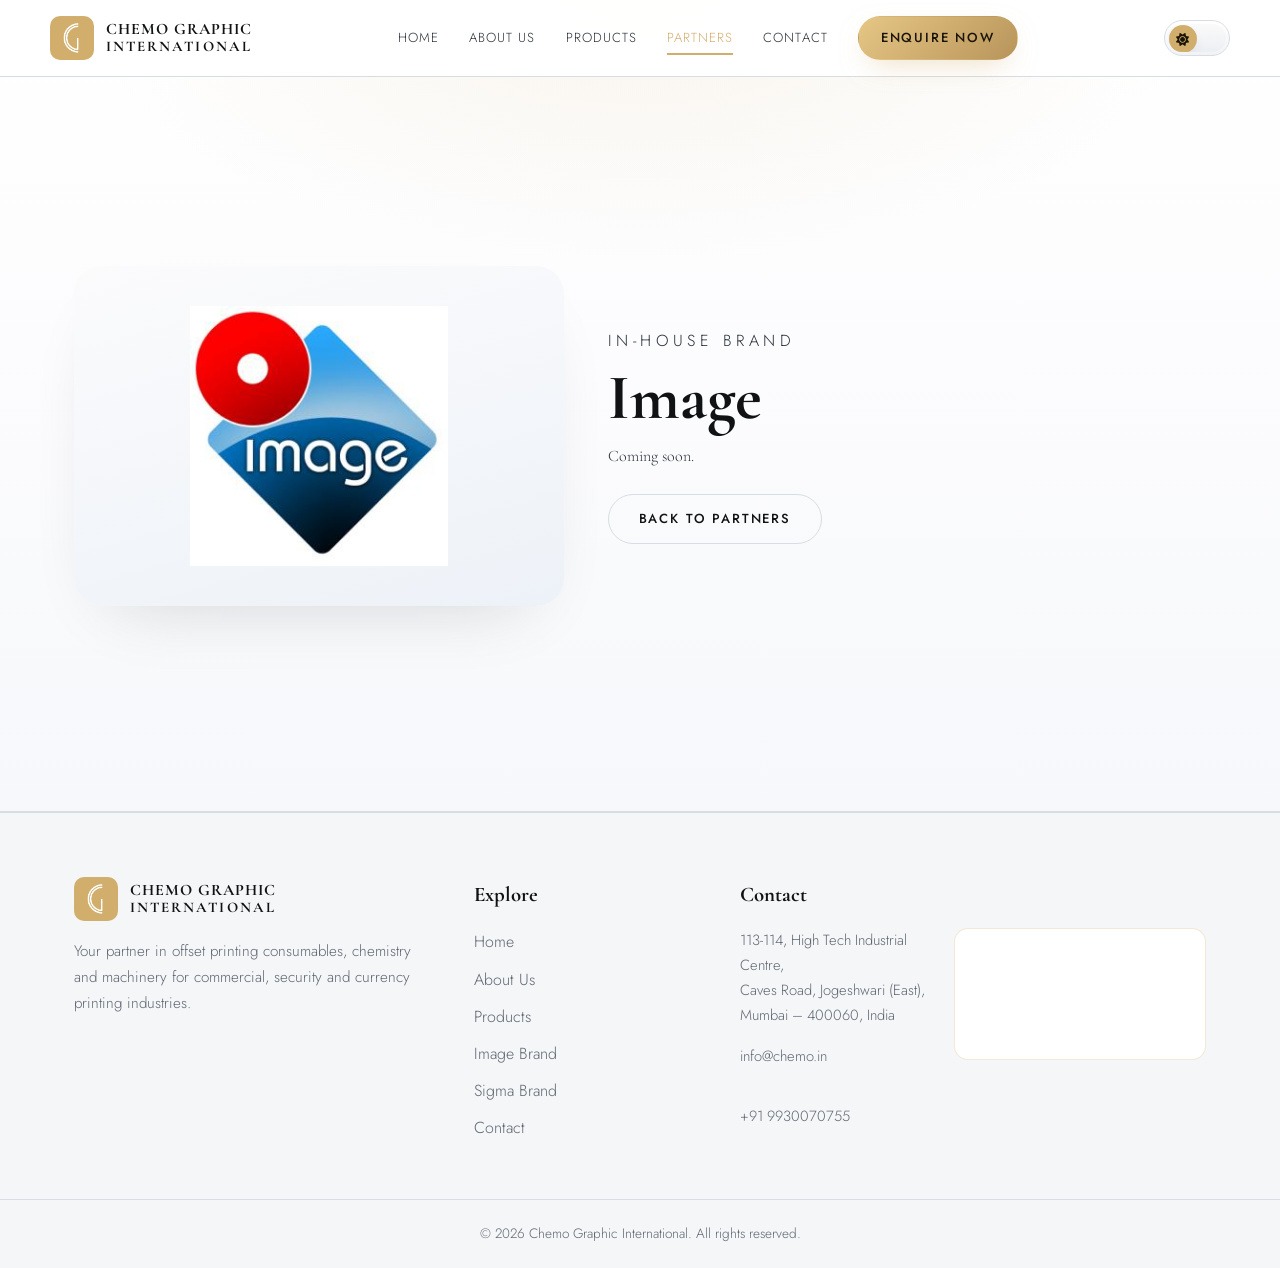
==== commit dbd26d2b: "1" ====
--- a/image-brand/index.html
+++ b/image-brand/index.html
@@ -32,9 +32,19 @@
                 <a href="/#contact" class="nav-link">Contact</a>
                 <a href="/#contact" class="btn btn-gold nav-cta">Enquire Now</a>
             </nav>
-            <button class="nav-toggle" id="navToggle" aria-label="Toggle navigation">
-                <span></span><span></span><span></span>
-            </button>
+            <div class="header-actions">
+                <button class="theme-toggle" id="themeToggle" type="button" role="switch" aria-checked="false" aria-label="Switch to dark theme">
+                    <span class="theme-toggle-track" aria-hidden="true">
+                        <span class="theme-toggle-thumb">
+                            <i class="fa-solid fa-moon theme-toggle-icon-dark"></i>
+                            <i class="fa-solid fa-sun theme-toggle-icon-light"></i>
+                        </span>
+                    </span>
+                </button>
+                <button class="nav-toggle" id="navToggle" aria-label="Toggle navigation">
+                    <span></span><span></span><span></span>
+                </button>
+            </div>
         </div>
     </header>
 
--- a/assets/css/style.css
+++ b/assets/css/style.css
@@ -1,18 +1,18 @@
 /* ============================================================
    Chemo Graphic International — Theme
-   Palette: black / dark grey + gold (#D2AE6D)
+   Palette: white / light grey + gold (#D2AE6D)
    ============================================================ */
 
 :root {
-    --black: #0a0a0a;
-    --bg: #0c0c0d;
-    --bg-alt: #121214;
-    --surface: #16161a;
-    --surface-2: #1c1c20;
-    --border: #2a2a30;
-    --grey: #9a9aa2;
-    --grey-light: #c7c7cf;
-    --white: #f4f4f6;
+    --black: #111214;
+    --bg: #ffffff;
+    --bg-alt: #f6f7f9;
+    --surface: #ffffff;
+    --surface-2: #f1f3f6;
+    --border: #d8dde3;
+    --grey: #5f6670;
+    --grey-light: #2b3138;
+    --white: #111214;
     --gold: #d2ae6d;
     --gold-bright: #e6c785;
     --gold-deep: #b8945a;
@@ -23,6 +23,27 @@
     --ease: cubic-bezier(0.22, 1, 0.36, 1);
     --font-head: 'Cormorant Garamond', Georgia, serif;
     --font-body: 'Jost', 'Segoe UI', system-ui, sans-serif;
+}
+
+html {
+    color-scheme: light;
+}
+
+html[data-theme="dark"] {
+    --black: #0a0a0a;
+    --bg: #0c0c0d;
+    --bg-alt: #121214;
+    --surface: #16161a;
+    --surface-2: #1c1c20;
+    --border: #2a2a30;
+    --grey: #9a9aa2;
+    --grey-light: #c7c7cf;
+    --white: #f4f4f6;
+    color-scheme: dark;
+}
+
+html[data-theme="light"] {
+    color-scheme: light;
 }
 
 * { box-sizing: border-box; margin: 0; padding: 0; }
@@ -79,14 +100,20 @@
     position: fixed;
     top: 0; left: 0; right: 0;
     z-index: 100;
-    background: rgba(10, 10, 11, 0.55);
+    background: rgba(255, 255, 255, 0.72);
     backdrop-filter: blur(10px);
     border-bottom: 1px solid transparent;
     transition: background 0.4s var(--ease), border-color 0.4s var(--ease), padding 0.4s var(--ease);
 }
+html[data-theme="dark"] .site-header {
+    background: rgba(10, 10, 11, 0.55);
+}
 .site-header.scrolled {
+    background: rgba(255, 255, 255, 0.94);
+    border-bottom-color: var(--border);
+}
+html[data-theme="dark"] .site-header.scrolled {
     background: rgba(10, 10, 11, 0.92);
-    border-bottom-color: var(--border);
 }
 .header-inner { display: flex; align-items: center; justify-content: space-between; padding: 16px 0; }
 
@@ -121,6 +148,12 @@
     margin-top: 2px;
 }
 
+.header-actions {
+    display: flex;
+    align-items: center;
+    gap: 12px;
+}
+
 .main-nav { display: flex; align-items: center; gap: 30px; }
 .nav-link {
     font-size: 0.82rem;
@@ -147,6 +180,62 @@
 .nav-toggle.open span:nth-child(2) { opacity: 0; }
 .nav-toggle.open span:nth-child(3) { transform: translateY(-7px) rotate(-45deg); }
 
+.theme-toggle {
+    appearance: none;
+    border: 1px solid var(--border);
+    background: linear-gradient(180deg, var(--surface), var(--surface-2));
+    border-radius: 999px;
+    width: 66px;
+    height: 36px;
+    padding: 0;
+    display: inline-flex;
+    align-items: center;
+    cursor: pointer;
+    box-shadow: inset 0 1px 0 rgba(255, 255, 255, 0.4);
+    transition: border-color 0.3s var(--ease), background 0.3s var(--ease), box-shadow 0.3s var(--ease);
+}
+.theme-toggle:hover {
+    border-color: rgba(210, 174, 109, 0.45);
+}
+.theme-toggle-track {
+    width: calc(100% - 6px);
+    height: calc(100% - 6px);
+    margin: 3px;
+    border-radius: 999px;
+    background: linear-gradient(180deg, #fafafa, #eceff3);
+    position: relative;
+    overflow: hidden;
+}
+.theme-toggle-thumb {
+    position: absolute;
+    top: 1px;
+    left: 1px;
+    width: 28px;
+    height: 28px;
+    border-radius: 50%;
+    display: flex;
+    align-items: center;
+    justify-content: center;
+    background: var(--gold);
+    color: #1a1408;
+    box-shadow: 0 8px 18px -10px rgba(17, 18, 20, 0.45);
+    transform: translateX(0);
+    transition: transform 0.3s var(--ease), background 0.3s var(--ease), color 0.3s var(--ease);
+}
+.theme-toggle-thumb i { font-size: 0.82rem; line-height: 1; }
+.theme-toggle-icon-dark { display: none; }
+.theme-toggle-icon-light { display: inline-block; }
+html[data-theme="dark"] .theme-toggle-track {
+    background: linear-gradient(180deg, #17181c, #111214);
+}
+html[data-theme="dark"] .theme-toggle-thumb {
+    transform: translateX(30px);
+    background: var(--white);
+    color: #111214;
+}
+html[data-theme="dark"] .theme-toggle-icon-dark { display: inline-block; }
+html[data-theme="dark"] .theme-toggle-icon-light { display: none; }
+
 /* ---------- Hero ---------- */
 .hero {
     position: relative;
@@ -154,20 +243,31 @@
     display: flex;
     align-items: center;
     background:
+        radial-gradient(1200px 700px at 75% 20%, rgba(210, 174, 109, 0.12), transparent 60%),
+        radial-gradient(900px 600px at 15% 90%, rgba(210, 174, 109, 0.06), transparent 55%),
+        linear-gradient(180deg, #ffffff, #f8f8fb 70%, var(--bg));
+    overflow: hidden;
+}
+html[data-theme="dark"] .hero {
+    background:
         radial-gradient(1200px 700px at 75% 20%, rgba(210, 174, 109, 0.16), transparent 60%),
         radial-gradient(900px 600px at 15% 90%, rgba(210, 174, 109, 0.07), transparent 55%),
         linear-gradient(180deg, #050505, #101012 70%, var(--bg));
-    overflow: hidden;
 }
 .hero-overlay {
     position: absolute; inset: 0;
     background-image:
-        linear-gradient(rgba(210, 174, 109, 0.045) 1px, transparent 1px),
-        linear-gradient(90deg, rgba(210, 174, 109, 0.045) 1px, transparent 1px);
+        linear-gradient(rgba(210, 174, 109, 0.035) 1px, transparent 1px),
+        linear-gradient(90deg, rgba(210, 174, 109, 0.035) 1px, transparent 1px);
     background-size: 64px 64px;
     -webkit-mask-image: radial-gradient(circle at 70% 40%, #000 0%, transparent 75%);
     mask-image: radial-gradient(circle at 70% 40%, #000 0%, transparent 75%);
     pointer-events: none;
+}
+html[data-theme="dark"] .hero-overlay {
+    background-image:
+        linear-gradient(rgba(210, 174, 109, 0.045) 1px, transparent 1px),
+        linear-gradient(90deg, rgba(210, 174, 109, 0.045) 1px, transparent 1px);
 }
 .hero-content { position: relative; z-index: 2; max-width: 760px; padding-top: 90px; padding-bottom: 60px; }
 .hero-eyebrow {
@@ -198,6 +298,7 @@
 /* ---------- Sections ---------- */
 .section { padding: 100px 0; }
 .section-alt { background: var(--bg-alt); }
+html[data-theme="dark"] .section-alt { background: var(--bg-alt); }
 .section-eyebrow { color: var(--gold); text-transform: uppercase; letter-spacing: 0.28em; font-size: 0.74rem; margin-bottom: 14px; }
 .section-title {
     font-family: var(--font-head);
@@ -225,10 +326,15 @@
 .section-stats {
     padding: 70px 0;
     background:
+        linear-gradient(rgba(255,255,255,0.96), rgba(246,247,249,0.98)),
+        radial-gradient(700px 300px at 50% 0%, rgba(210,174,109,0.12), transparent 70%);
+    border-top: 1px solid var(--border);
+    border-bottom: 1px solid var(--border);
+}
+html[data-theme="dark"] .section-stats {
+    background:
         linear-gradient(rgba(10,10,11,0.86), rgba(10,10,11,0.92)),
         radial-gradient(700px 300px at 50% 0%, rgba(210,174,109,0.14), transparent 70%);
-    border-top: 1px solid var(--border);
-    border-bottom: 1px solid var(--border);
 }
 .stats-grid { display: grid; grid-template-columns: repeat(3, 1fr); gap: 30px; text-align: center; }
 .stat-value { font-family: var(--font-head); font-size: 3.2rem; font-weight: 700; color: var(--gold); }
@@ -237,6 +343,10 @@
 
 /* ---------- Products ---------- */
 .product-grid { display: grid; grid-template-columns: repeat(3, 1fr); gap: 26px; margin-bottom: 50px; }
+.product-card-link {
+    display: block;
+    color: inherit;
+}
 .product-card {
     background: linear-gradient(165deg, var(--surface), var(--surface-2));
     border: 1px solid var(--border);
@@ -247,7 +357,18 @@
 .product-card:hover {
     transform: translateY(-8px);
     border-color: rgba(210, 174, 109, 0.5);
+    box-shadow: 0 24px 50px -28px rgba(17, 18, 20, 0.18);
+}
+html[data-theme="dark"] .product-card {
+    background: linear-gradient(165deg, var(--surface), var(--surface-2));
+}
+html[data-theme="dark"] .product-card:hover {
     box-shadow: 0 24px 50px -28px rgba(0, 0, 0, 0.9);
+}
+.product-card-link:focus-visible .product-card {
+    outline: 2px solid var(--gold);
+    outline-offset: 4px;
+    border-color: rgba(210, 174, 109, 0.5);
 }
 .product-icon {
     font-size: 1.7rem; color: var(--gold);
@@ -267,10 +388,13 @@
     gap: 28px;
 }
 .partner-category {
-    background: linear-gradient(165deg, rgba(22, 22, 26, 0.92), rgba(28, 28, 32, 0.9));
+    background: linear-gradient(165deg, #ffffff, #f5f7fa);
     border: 1px solid var(--border);
     border-radius: calc(var(--radius) + 4px);
     padding: 28px;
+}
+html[data-theme="dark"] .partner-category {
+    background: linear-gradient(165deg, rgba(22, 22, 26, 0.92), rgba(28, 28, 32, 0.9));
 }
 .partner-category-head {
     margin-bottom: 22px;
@@ -303,8 +427,15 @@
 .partner:hover {
     color: var(--gold);
     border-color: rgba(210,174,109,0.5);
+    background: linear-gradient(160deg, #ffffff, #f1f3f6);
+    transform: translateY(-4px);
+    box-shadow: 0 18px 36px -24px rgba(17, 18, 20, 0.16);
+}
+html[data-theme="dark"] .partner {
+    background: linear-gradient(160deg, var(--surface), var(--surface-2));
+}
+html[data-theme="dark"] .partner:hover {
     background: linear-gradient(160deg, #1b1b20, #222127);
-    transform: translateY(-4px);
     box-shadow: 0 18px 36px -24px rgba(0, 0, 0, 0.85);
 }
 .partner-logo-wrap {
@@ -355,9 +486,14 @@
 .brand-hero {
     padding: 150px 0 90px;
     background:
+        radial-gradient(900px 420px at 50% 0%, rgba(210,174,109,0.12), transparent 62%),
+        linear-gradient(180deg, #ffffff, #f7f8fb);
+    border-bottom: 1px solid var(--border);
+}
+html[data-theme="dark"] .brand-hero {
+    background:
         radial-gradient(900px 420px at 50% 0%, rgba(210,174,109,0.18), transparent 62%),
         linear-gradient(180deg, #060606, var(--bg));
-    border-bottom: 1px solid var(--border);
 }
 .brand-spotlight {
     display: grid;
@@ -373,6 +509,9 @@
     display: flex;
     align-items: center;
     justify-content: center;
+    box-shadow: 0 30px 70px -40px rgba(17, 18, 20, 0.2);
+}
+html[data-theme="dark"] .brand-art {
     box-shadow: 0 30px 70px -40px rgba(0, 0, 0, 0.8);
 }
 .brand-art img {
@@ -410,6 +549,9 @@
     border: 1px solid var(--border);
     border-radius: var(--radius);
     padding: 28px 24px;
+}
+html[data-theme="dark"] .brand-info-card {
+    background: linear-gradient(165deg, var(--surface), var(--surface-2));
 }
 .brand-info-card h3 {
     font-family: var(--font-head);
@@ -468,29 +610,38 @@
     border-radius: var(--radius);
     padding: 38px 34px;
 }
+html[data-theme="dark"] .contact-form {
+    background: linear-gradient(165deg, var(--surface), var(--surface-2));
+}
 .form-row { display: grid; grid-template-columns: 1fr 1fr; gap: 18px; }
 .field { margin-bottom: 18px; display: flex; flex-direction: column; }
 .field label { font-size: 0.74rem; text-transform: uppercase; letter-spacing: 0.14em; color: var(--grey); margin-bottom: 8px; }
 .field input, .field textarea {
-    background: var(--black);
+    background: #ffffff;
     border: 1px solid var(--border);
     border-radius: var(--radius-sm);
     padding: 13px 16px;
-    color: var(--white);
+    color: var(--grey-light);
     font-family: var(--font-body);
     font-size: 0.95rem;
     transition: border-color 0.3s var(--ease), box-shadow 0.3s var(--ease);
 }
-.field input::placeholder, .field textarea::placeholder { color: #5c5c66; }
 .field input:focus, .field textarea:focus {
     outline: none; border-color: var(--gold);
     box-shadow: 0 0 0 3px rgba(210, 174, 109, 0.15);
 }
+html[data-theme="dark"] .field input, html[data-theme="dark"] .field textarea {
+    background: var(--black);
+    color: var(--white);
+}
+.field input::placeholder, .field textarea::placeholder { color: #8a919b; }
+html[data-theme="dark"] .field input::placeholder, html[data-theme="dark"] .field textarea::placeholder { color: #5c5c66; }
 .field textarea { resize: vertical; }
 .form-note { margin-top: 16px; color: var(--gold); font-size: 0.92rem; }
 
 /* ---------- Footer ---------- */
-.site-footer { background: #060607; border-top: 1px solid var(--border); padding-top: 64px; }
+.site-footer { background: #f5f6f8; border-top: 1px solid var(--border); padding-top: 64px; }
+html[data-theme="dark"] .site-footer { background: #060607; }
 .footer-grid { display: grid; grid-template-columns: 1.35fr 0.85fr 1.75fr; gap: 40px; padding-bottom: 48px; }
 .footer-brand .brand { margin-bottom: 18px; }
 .footer-brand p { color: var(--grey); font-size: 0.95rem; max-width: 360px; }
@@ -545,9 +696,14 @@
     padding: 150px 0 70px;
     text-align: center;
     background:
+        radial-gradient(800px 400px at 50% 0%, rgba(210,174,109,0.12), transparent 65%),
+        linear-gradient(180deg, #ffffff, #f7f8fb);
+    border-bottom: 1px solid var(--border);
+}
+html[data-theme="dark"] .page-hero {
+    background:
         radial-gradient(800px 400px at 50% 0%, rgba(210,174,109,0.16), transparent 65%),
         linear-gradient(180deg, #060606, var(--bg));
-    border-bottom: 1px solid var(--border);
 }
 .page-hero h1 { font-family: var(--font-head); font-weight: 700; color: var(--white); font-size: clamp(2.4rem, 5vw, 3.6rem); margin-bottom: 14px; }
 .breadcrumb { color: var(--grey); font-size: 0.85rem; letter-spacing: 0.06em; }
@@ -556,6 +712,7 @@
 
 /* ---------- Product detail list (products page) ---------- */
 .cat-block { margin-bottom: 56px; }
+.cat-block[id] { scroll-margin-top: 120px; }
 .cat-block:last-child { margin-bottom: 0; }
 .cat-head { display: flex; align-items: center; gap: 16px; margin-bottom: 26px; padding-bottom: 16px; border-bottom: 1px solid var(--border); }
 .cat-head i {
@@ -589,7 +746,7 @@
 
 /* ---------- Responsive ---------- */
 @media (max-width: 980px) {
-    .main-nav {
+.main-nav {
         position: fixed; top: 0; right: -100%;
         height: 100vh; width: min(320px, 82vw);
         flex-direction: column;
@@ -597,10 +754,13 @@
         justify-content: center;
         gap: 28px;
         padding: 40px 40px;
-        background: #0b0b0d;
+        background: #ffffff;
         border-left: 1px solid var(--border);
         transition: right 0.4s var(--ease);
         z-index: 105;
+    }
+    html[data-theme="dark"] .main-nav {
+        background: #0b0b0d;
     }
     .main-nav.open { right: 0; }
     .nav-toggle { display: flex; z-index: 110; }
